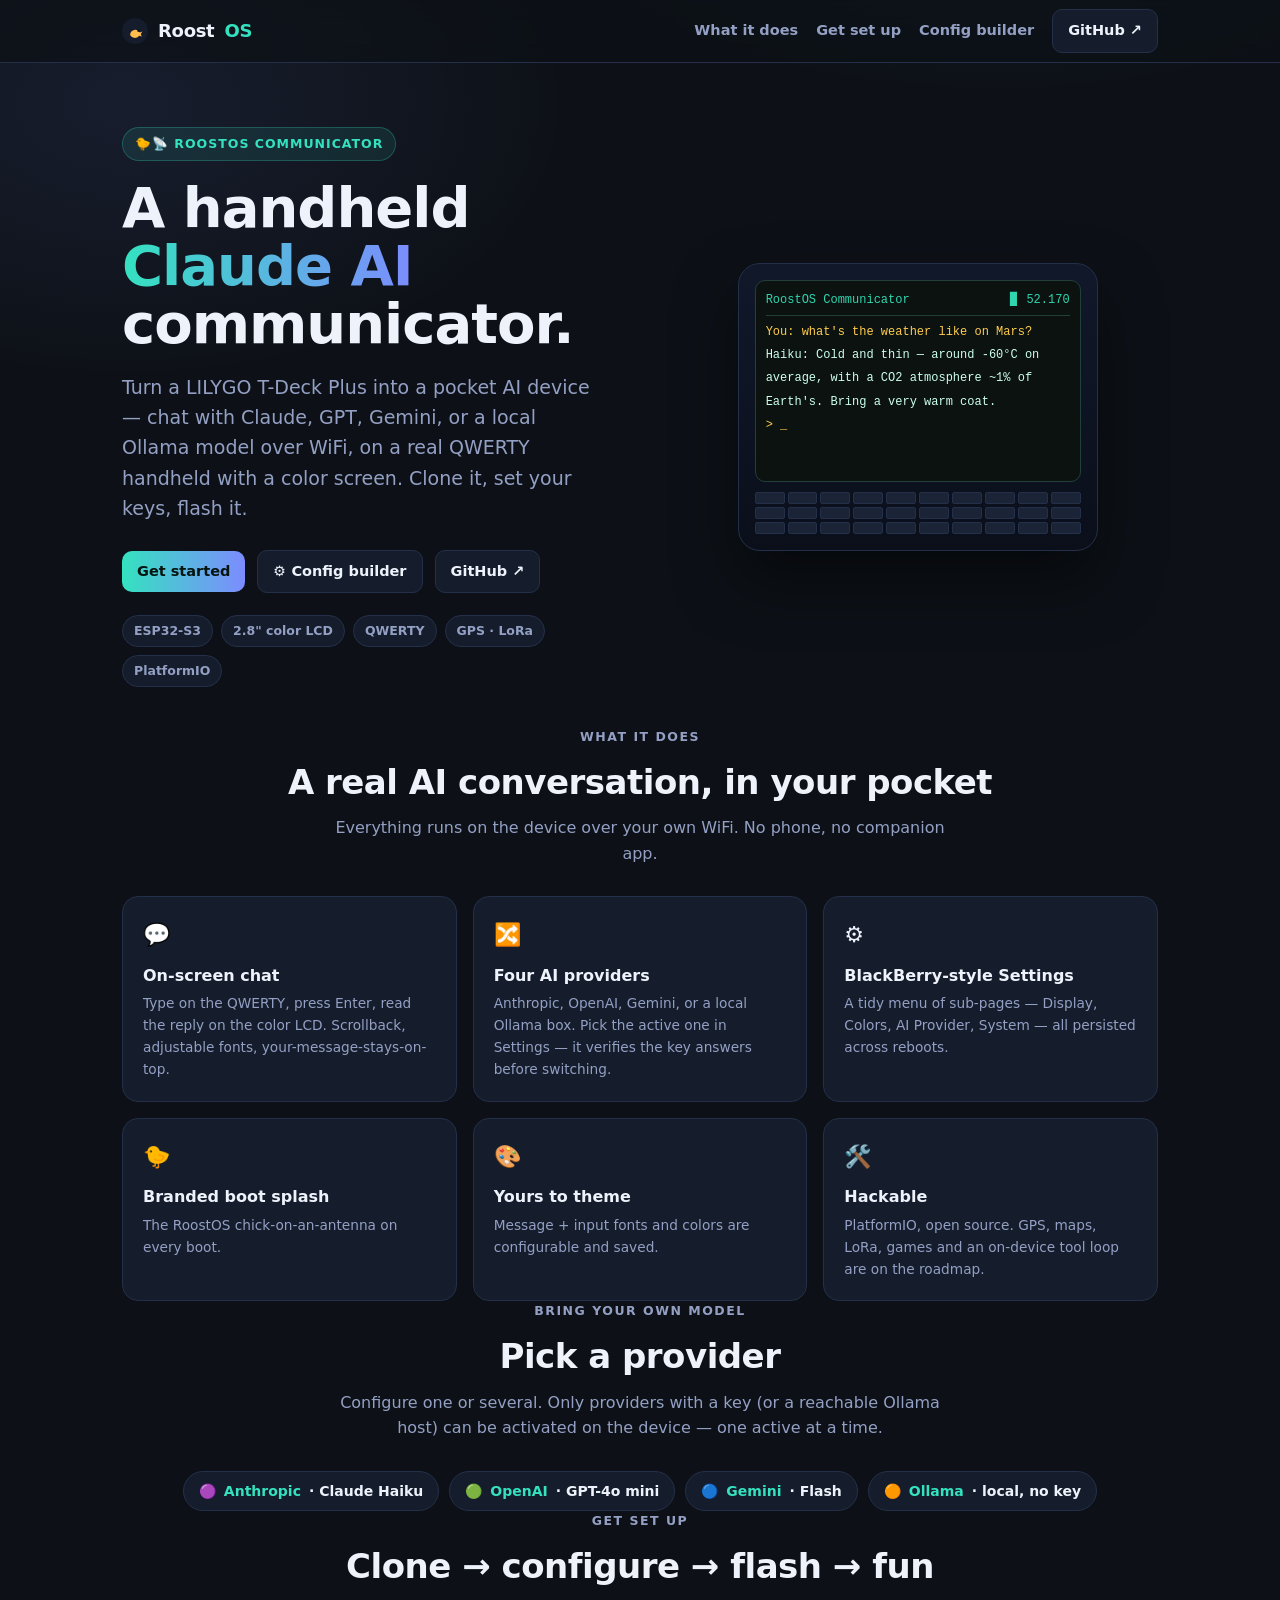
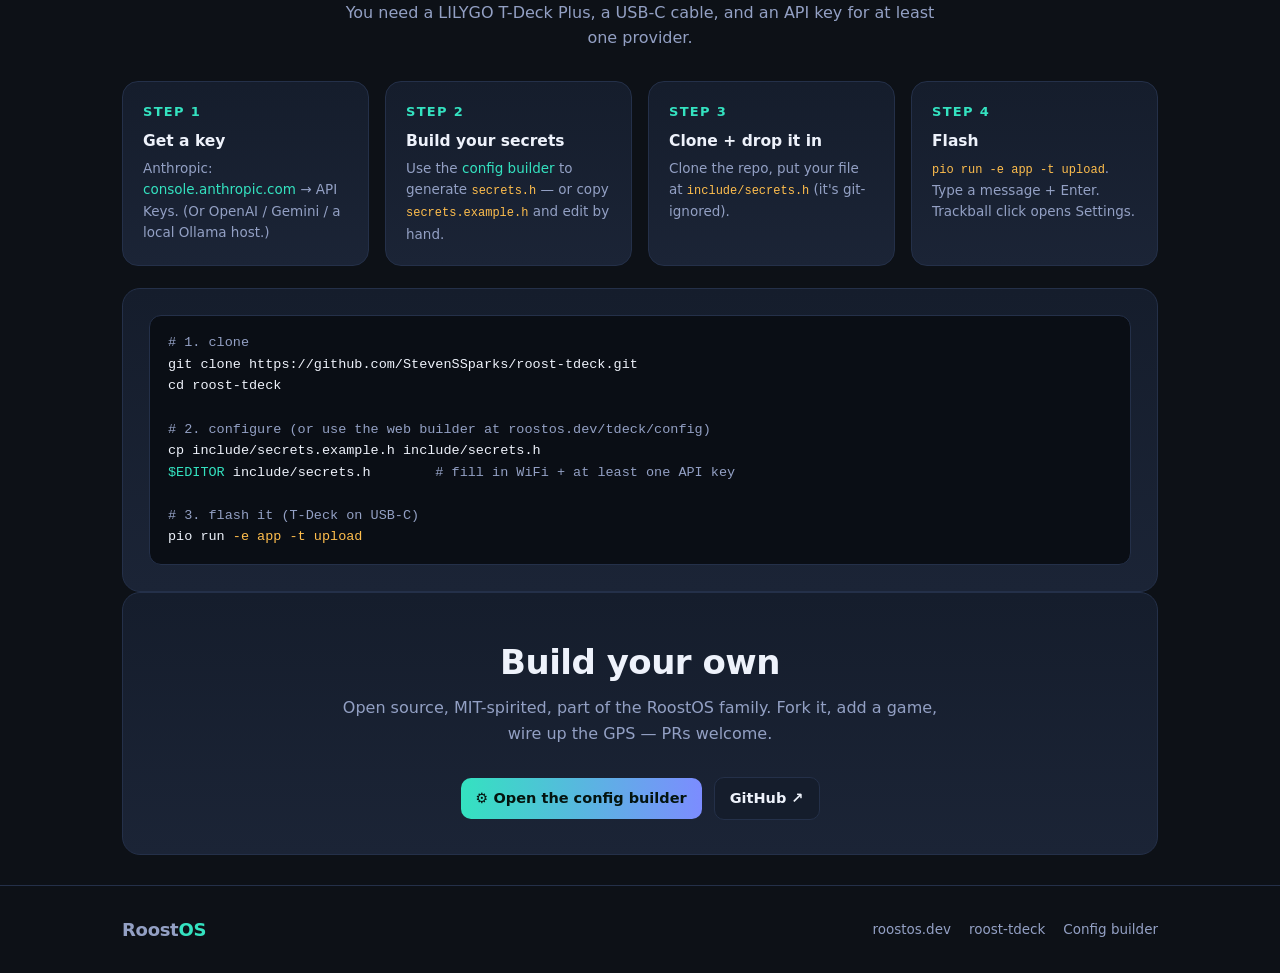
==== public/tdeck/index.html @ b06c311c "feat(tdeck): add roostos.dev/tdeck landing page + hosted config builder - /tdeck: RoostOS Communicat" ====
<!doctype html>
<html lang="en">
<head>
<meta charset="utf-8">
<meta name="viewport" content="width=device-width, initial-scale=1">
<title>RoostOS Communicator — a handheld Claude AI device</title>
<meta name="description" content="Turn a LILYGO T-Deck Plus into a pocket AI communicator. Chat with Claude, GPT, Gemini or a local Ollama model over WiFi on a real QWERTY handheld. Clone, set your keys, flash.">
<meta property="og:title" content="RoostOS Communicator — a handheld Claude AI device">
<meta property="og:description" content="A pocket AI communicator on a LILYGO T-Deck Plus: chat with Claude/GPT/Gemini/Ollama over WiFi. Clone, set keys, flash.">
<meta name="theme-color" content="#0d1117">
<link rel="icon" href="data:image/svg+xml,%3Csvg xmlns='http://www.w3.org/2000/svg' viewBox='0 0 32 32'%3E%3Ccircle cx='16' cy='16' r='16' fill='%230d1117'/%3E%3Cpath d='M11 20a6 6 0 0 1 11-3l3-1-2 3 1 3-3-1a6 6 0 0 1-10-1z' fill='%23ffbe4d'/%3E%3Ccircle cx='20' cy='15' r='1.4' fill='%230d1117'/%3E%3C/svg%3E">
<style>
  :root{
    --bg:#0d1117; --bg2:#0a0e15; --panel:#151d2c; --panel2:#1b2436; --edge:#243049;
    --ink:#eef2fb; --dim:#93a0c4; --teal:#34e2c0; --indigo:#7c8cff; --amber:#ffbe4d;
    --grad:linear-gradient(90deg,var(--teal),var(--indigo));
  }
  *{ box-sizing:border-box; margin:0; padding:0; }
  html{ scroll-behavior:smooth; }
  body{ font-family:ui-sans-serif,system-ui,-apple-system,"Segoe UI",Roboto,sans-serif; color:var(--ink);
    background:
      radial-gradient(900px 500px at 78% -8%, rgba(52,226,192,.10), transparent 60%),
      radial-gradient(800px 500px at 10% 4%, rgba(124,140,255,.10), transparent 55%),
      var(--bg);
    line-height:1.6; -webkit-font-smoothing:antialiased; overflow-x:hidden; }
  a{ color:var(--teal); text-decoration:none; }
  .wrap{ max-width:1080px; margin:0 auto; padding:0 22px; }
  .mono{ font-family:ui-monospace,SFMono-Regular,Menlo,monospace; }
  nav{ position:sticky; top:0; z-index:20; backdrop-filter:blur(10px);
    background:rgba(13,17,23,.72); border-bottom:1px solid var(--edge); }
  nav .row{ display:flex; align-items:center; gap:18px; height:62px; }
  .brand{ display:flex; align-items:center; gap:10px; font-weight:800; font-size:18px; letter-spacing:-.3px; }
  .brand .os{ color:var(--teal); }
  nav .spacer{ flex:1; }
  nav a.link{ color:var(--dim); font-weight:600; font-size:14.5px; } nav a.link:hover{ color:var(--ink); }
  .btn{ display:inline-flex; align-items:center; gap:8px; font-weight:700; font-size:14.5px; border-radius:10px;
    padding:9px 15px; border:1px solid var(--edge); color:var(--ink); background:var(--panel); transition:.15s; cursor:pointer; }
  .btn:hover{ border-color:var(--teal); transform:translateY(-1px); }
  .btn.pri{ background:var(--grad); color:#04140f; border:none; } .btn.pri:hover{ filter:brightness(1.06); }
  .hero{ display:grid; grid-template-columns:1.05fr .95fr; gap:24px; align-items:center; padding:64px 0 40px; }
  .kicker{ display:inline-flex; align-items:center; gap:8px; font-size:12.5px; font-weight:700; letter-spacing:.08em;
    text-transform:uppercase; color:var(--teal); background:rgba(52,226,192,.10); border:1px solid rgba(52,226,192,.25);
    padding:6px 12px; border-radius:999px; margin-bottom:18px; }
  h1{ font-size:clamp(34px,5.4vw,56px); line-height:1.04; letter-spacing:-1px; font-weight:850; }
  h1 .g{ background:var(--grad); -webkit-background-clip:text; background-clip:text; -webkit-text-fill-color:transparent; }
  .lead{ color:var(--dim); font-size:clamp(16px,2.1vw,19px); margin:18px 0 26px; max-width:40ch; }
  .cta{ display:flex; gap:12px; flex-wrap:wrap; align-items:center; }
  .chips{ display:flex; gap:8px; flex-wrap:wrap; margin-top:22px; }
  .chip{ font-size:12.5px; font-weight:600; color:var(--dim); background:var(--panel); border:1px solid var(--edge); padding:5px 11px; border-radius:999px; }
  .heroart{ display:grid; place-items:center; }
  .device{ width:100%; max-width:360px; aspect-ratio:1.25/1; border-radius:22px; border:1px solid var(--edge);
    background:linear-gradient(180deg,#10182a,#0a0f1a); box-shadow:0 30px 60px rgba(0,0,0,.5); padding:16px; display:flex; flex-direction:column; gap:10px; }
  .screen{ flex:1; border-radius:10px; background:#0b120f; border:1px solid #22403a; padding:10px; overflow:hidden; font-family:ui-monospace,Menlo,monospace; font-size:12px; }
  .screen .hb{ display:flex; justify-content:space-between; color:#2fd6b0; border-bottom:1px solid #22403a; padding-bottom:5px; margin-bottom:7px; }
  .screen .u{ color:#ffcc4d; } .screen .a{ color:#cfe; } .screen .row2{ margin:4px 0; }
  .kbd{ display:grid; grid-template-columns:repeat(10,1fr); gap:3px; }
  .kbd i{ height:12px; border-radius:2px; background:#1b2436; border:1px solid #243049; }
  section{ padding:46px 0; }
  .eyebrow{ text-align:center; font-size:12.5px; font-weight:700; letter-spacing:.12em; text-transform:uppercase; color:var(--dim); }
  h2{ text-align:center; font-size:clamp(24px,3.4vw,34px); letter-spacing:-.5px; margin:8px 0 6px; font-weight:820; }
  .sub{ text-align:center; color:var(--dim); max-width:60ch; margin:0 auto 30px; }
  .feat{ display:grid; grid-template-columns:repeat(3,1fr); gap:16px; }
  @media(max-width:760px){ .feat{ grid-template-columns:1fr 1fr; } }
  .card{ background:var(--panel); border:1px solid var(--edge); border-radius:16px; padding:20px; transition:.15s; }
  .card:hover{ border-color:var(--teal); transform:translateY(-2px); }
  .card .ic{ font-size:22px; margin-bottom:10px; }
  .card h3{ font-size:16px; margin-bottom:5px; } .card p{ color:var(--dim); font-size:13.7px; }
  .flow{ display:grid; grid-template-columns:repeat(4,1fr); gap:16px; }
  @media(max-width:760px){ .flow{ grid-template-columns:1fr 1fr; } }
  .step{ background:linear-gradient(180deg,var(--panel),var(--panel2)); border:1px solid var(--edge); border-radius:16px; padding:20px; }
  .step .n{ color:var(--teal); font-weight:800; font-size:13px; letter-spacing:.1em; }
  .step h3{ font-size:15.5px; margin:6px 0 4px; } .step p{ color:var(--dim); font-size:13.5px; }
  .step code{ font-size:12px; color:var(--amber); }
  .quick{ background:linear-gradient(180deg,var(--panel),var(--panel2)); border:1px solid var(--edge); border-radius:18px; padding:26px; }
  pre{ background:var(--bg2); border:1px solid var(--edge); border-radius:12px; padding:16px 18px; overflow-x:auto; font-size:13.5px; }
  pre .c{ color:var(--dim); } pre .k{ color:var(--teal); } pre .a{ color:var(--amber); }
  .providers{ display:flex; gap:10px; flex-wrap:wrap; justify-content:center; }
  .prov{ display:flex; align-items:center; gap:8px; background:var(--panel); border:1px solid var(--edge); border-radius:999px; padding:8px 15px; font-weight:600; font-size:14px; }
  .prov b{ color:var(--teal); }
  .banner{ text-align:center; background:linear-gradient(180deg,var(--panel),var(--panel2)); border:1px solid var(--edge); border-radius:18px; padding:34px 26px; }
  footer{ border-top:1px solid var(--edge); margin-top:30px; padding:30px 0; color:var(--dim); font-size:13.5px; }
  footer .row{ display:flex; gap:18px; align-items:center; flex-wrap:wrap; }
  footer a{ color:var(--dim); } footer a:hover{ color:var(--ink); }
  @media(max-width:860px){
    .hero{ grid-template-columns:1fr; text-align:center; padding-top:44px; }
    .lead{ max-width:none; } .cta,.chips{ justify-content:center; } .heroart{ order:-1; }
    nav a.link{ display:none; }
  }
</style>
</head>
<body>

<nav><div class="wrap"><div class="row">
  <div class="brand">
    <svg width="26" height="26" viewBox="0 0 32 32" aria-hidden="true"><circle cx="16" cy="16" r="16" fill="#151d2c"/><path d="M10 21a6.5 6.5 0 0 1 12-3.3l3.2-1.1-2.1 3.1 1.1 3.2-3.2-1.1A6.5 6.5 0 0 1 10 21z" fill="#ffbe4d"/><circle cx="20.4" cy="15.6" r="1.5" fill="#0d1117"/></svg>
    Roost<span class="os">OS</span>
  </div>
  <div class="spacer"></div>
  <a class="link" href="#what">What it does</a>
  <a class="link" href="#setup">Get set up</a>
  <a class="link" href="/tdeck/config/">Config builder</a>
  <a class="btn" href="https://github.com/StevenSSparks/roost-tdeck">GitHub ↗</a>
</div></div></nav>

<header class="wrap"><div class="hero">
  <div>
    <span class="kicker">🐤📡 RoostOS Communicator</span>
    <h1>A handheld <span class="g">Claude AI</span> communicator.</h1>
    <p class="lead">Turn a LILYGO T-Deck Plus into a pocket AI device — chat with Claude, GPT, Gemini, or a local Ollama model over WiFi, on a real QWERTY handheld with a color screen. Clone it, set your keys, flash it.</p>
    <div class="cta">
      <a class="btn pri" href="#setup">Get started</a>
      <a class="btn" href="/tdeck/config/">⚙ Config builder</a>
      <a class="btn" href="https://github.com/StevenSSparks/roost-tdeck">GitHub ↗</a>
    </div>
    <div class="chips">
      <span class="chip">ESP32-S3</span><span class="chip">2.8" color LCD</span>
      <span class="chip">QWERTY</span><span class="chip">GPS · LoRa</span><span class="chip">PlatformIO</span>
    </div>
  </div>
  <div class="heroart">
    <div class="device" aria-hidden="true">
      <div class="screen">
        <div class="hb"><span>RoostOS Communicator</span><span>▊ 52.170</span></div>
        <div class="row2 u">You: what's the weather like on Mars?</div>
        <div class="row2 a">Haiku: Cold and thin — around -60&deg;C on</div>
        <div class="row2 a">average, with a CO2 atmosphere ~1% of</div>
        <div class="row2 a">Earth's. Bring a very warm coat.</div>
        <div class="row2" style="color:#ffcc4d">&gt; _</div>
      </div>
      <div class="kbd"><i></i><i></i><i></i><i></i><i></i><i></i><i></i><i></i><i></i><i></i><i></i><i></i><i></i><i></i><i></i><i></i><i></i><i></i><i></i><i></i><i></i><i></i><i></i><i></i><i></i><i></i><i></i><i></i><i></i><i></i></div>
    </div>
  </div>
</div></header>

<main>
<section id="what" class="wrap">
  <div class="eyebrow">What it does</div>
  <h2>A real AI conversation, in your pocket</h2>
  <p class="sub">Everything runs on the device over your own WiFi. No phone, no companion app.</p>
  <div class="feat">
    <div class="card"><div class="ic">💬</div><h3>On-screen chat</h3><p>Type on the QWERTY, press Enter, read the reply on the color LCD. Scrollback, adjustable fonts, your-message-stays-on-top.</p></div>
    <div class="card"><div class="ic">🔀</div><h3>Four AI providers</h3><p>Anthropic, OpenAI, Gemini, or a local Ollama box. Pick the active one in Settings — it verifies the key answers before switching.</p></div>
    <div class="card"><div class="ic">⚙️</div><h3>BlackBerry-style Settings</h3><p>A tidy menu of sub-pages — Display, Colors, AI Provider, System — all persisted across reboots.</p></div>
    <div class="card"><div class="ic">🐤</div><h3>Branded boot splash</h3><p>The RoostOS chick-on-an-antenna on every boot.</p></div>
    <div class="card"><div class="ic">🎨</div><h3>Yours to theme</h3><p>Message + input fonts and colors are configurable and saved.</p></div>
    <div class="card"><div class="ic">🛠️</div><h3>Hackable</h3><p>PlatformIO, open source. GPS, maps, LoRa, games and an on-device tool loop are on the roadmap.</p></div>
  </div>
</section>

<section class="wrap">
  <div class="eyebrow">Bring your own model</div>
  <h2>Pick a provider</h2>
  <p class="sub">Configure one or several. Only providers with a key (or a reachable Ollama host) can be activated on the device — one active at a time.</p>
  <div class="providers">
    <span class="prov">🟣 <b>Anthropic</b> · Claude Haiku</span>
    <span class="prov">🟢 <b>OpenAI</b> · GPT-4o mini</span>
    <span class="prov">🔵 <b>Gemini</b> · Flash</span>
    <span class="prov">🟠 <b>Ollama</b> · local, no key</span>
  </div>
</section>

<section id="setup" class="wrap">
  <div class="eyebrow">Get set up</div>
  <h2>Clone → configure → flash → fun</h2>
  <p class="sub">You need a LILYGO T-Deck Plus, a USB-C cable, and an API key for at least one provider.</p>
  <div class="flow">
    <div class="step"><div class="n">STEP 1</div><h3>Get a key</h3><p>Anthropic: <a href="https://console.anthropic.com" target="_blank" rel="noopener">console.anthropic.com</a> → API Keys. (Or OpenAI / Gemini / a local Ollama host.)</p></div>
    <div class="step"><div class="n">STEP 2</div><h3>Build your secrets</h3><p>Use the <a href="/tdeck/config/">config builder</a> to generate <code>secrets.h</code> — or copy <code>secrets.example.h</code> and edit by hand.</p></div>
    <div class="step"><div class="n">STEP 3</div><h3>Clone + drop it in</h3><p>Clone the repo, put your file at <code>include/secrets.h</code> (it's git-ignored).</p></div>
    <div class="step"><div class="n">STEP 4</div><h3>Flash</h3><p><code>pio run -e app -t upload</code>. Type a message + Enter. Trackball click opens Settings.</p></div>
  </div>
  <div class="quick" style="margin-top:22px">
<pre><span class="c"># 1. clone</span>
git clone https://github.com/StevenSSparks/roost-tdeck.git
cd roost-tdeck

<span class="c"># 2. configure (or use the web builder at roostos.dev/tdeck/config)</span>
cp include/secrets.example.h include/secrets.h
<span class="k">$EDITOR</span> include/secrets.h        <span class="c"># fill in WiFi + at least one API key</span>

<span class="c"># 3. flash it (T-Deck on USB-C)</span>
pio run <span class="a">-e app -t upload</span>
</pre>
  </div>
</section>

<section class="wrap">
  <div class="banner">
    <h2 style="text-align:center">Build your own</h2>
    <p class="sub">Open source, MIT-spirited, part of the RoostOS family. Fork it, add a game, wire up the GPS — PRs welcome.</p>
    <div class="cta" style="justify-content:center">
      <a class="btn pri" href="/tdeck/config/">⚙ Open the config builder</a>
      <a class="btn" href="https://github.com/StevenSSparks/roost-tdeck">GitHub ↗</a>
    </div>
  </div>
</section>
</main>

<footer><div class="wrap"><div class="row">
  <div class="brand"><span>Roost<span class="os">OS</span></span></div>
  <div class="spacer" style="flex:1"></div>
  <a href="/">roostos.dev</a>
  <a href="https://github.com/StevenSSparks/roost-tdeck">roost-tdeck</a>
  <a href="/tdeck/config/">Config builder</a>
</div></div></footer>

</body>
</html>
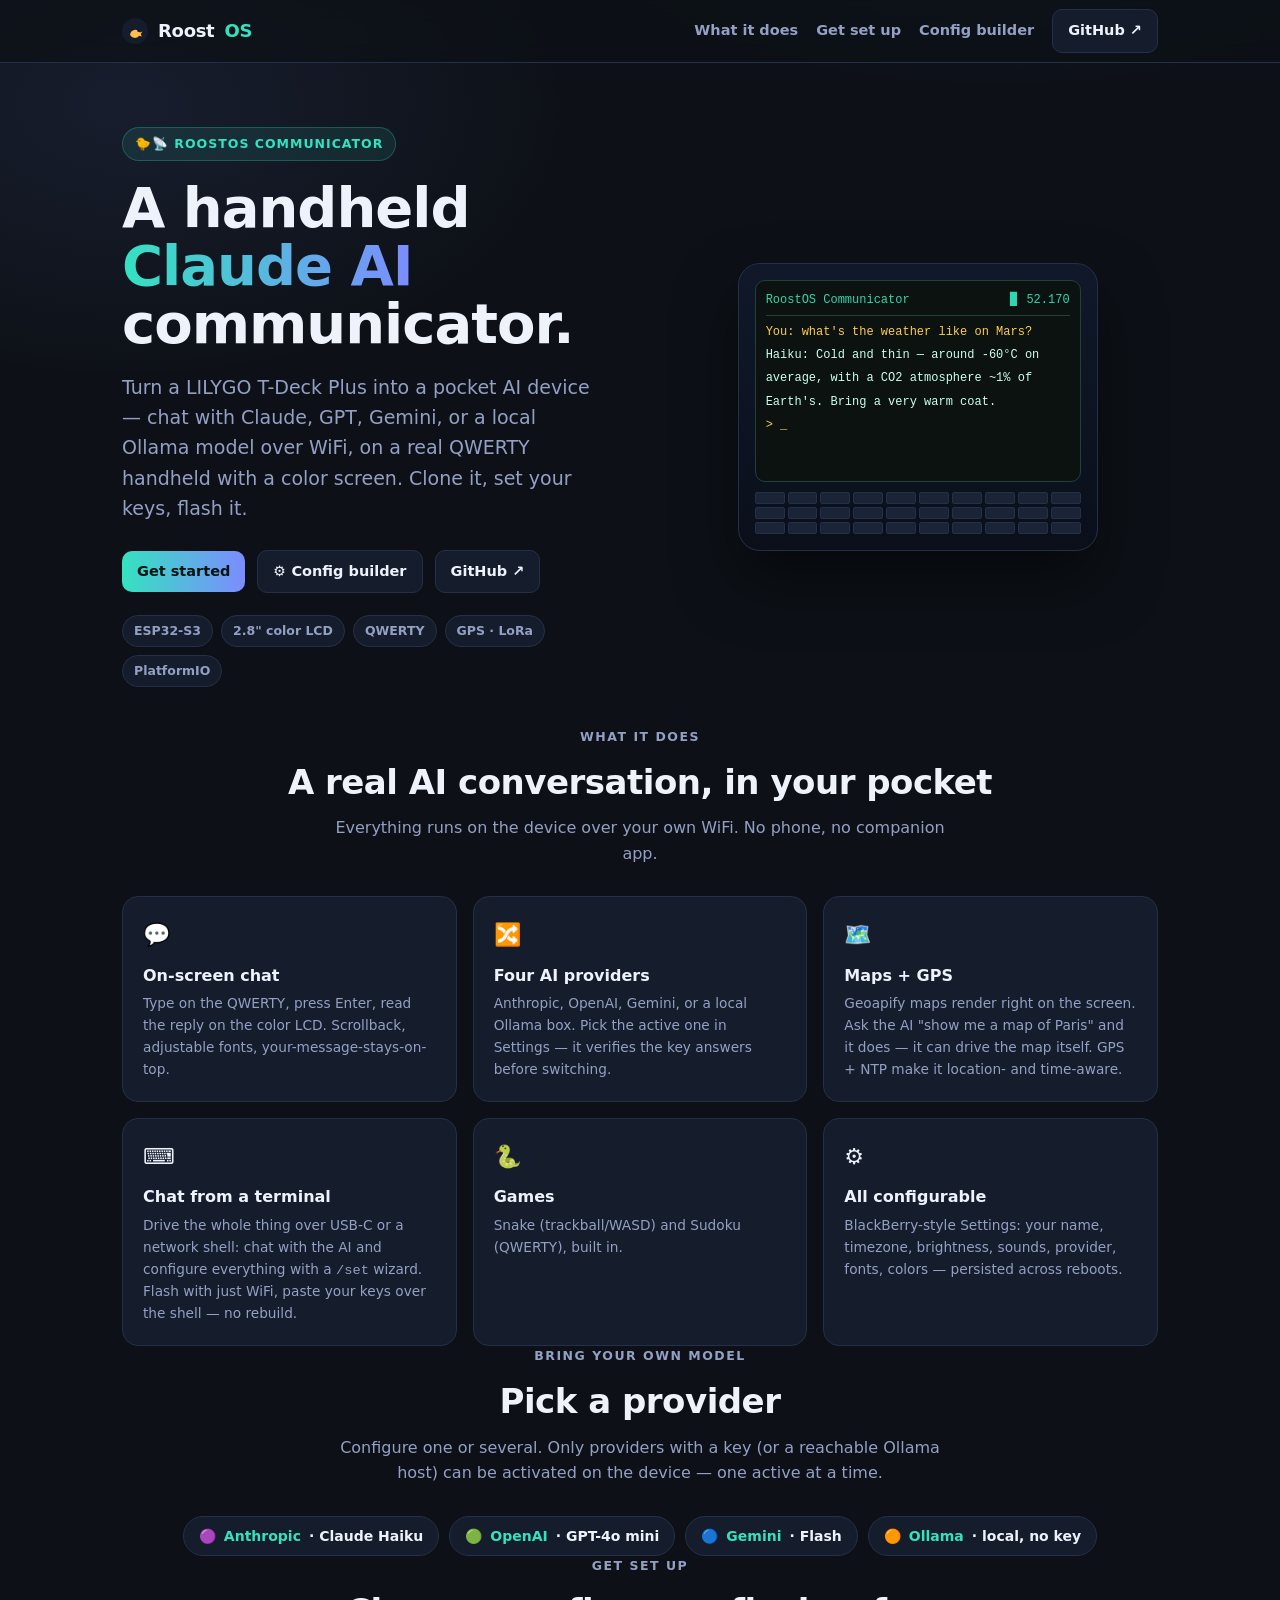
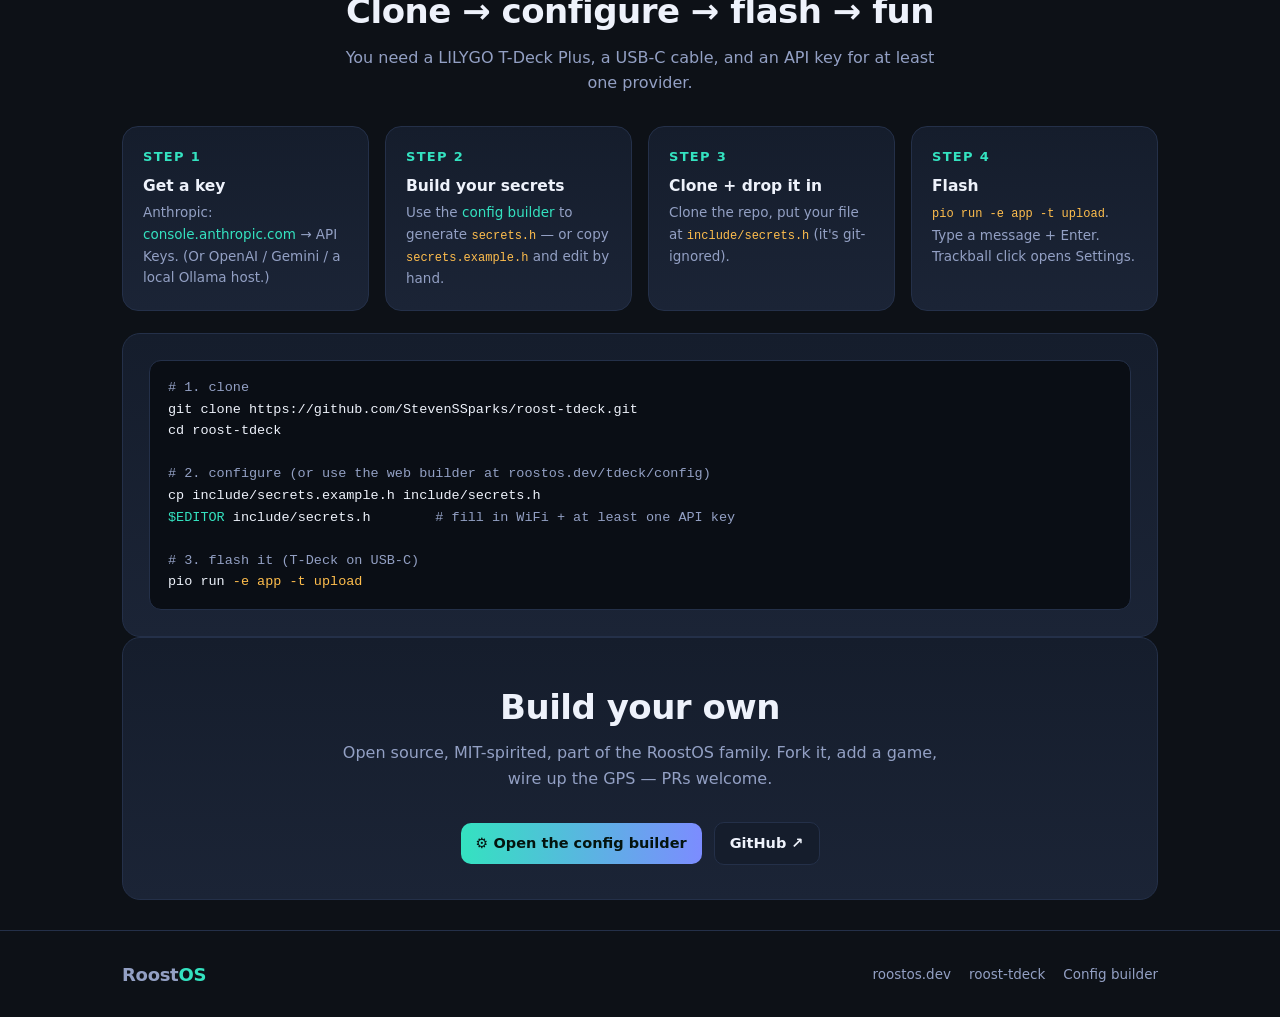
==== commit a794139d: "feat(tdeck): update landing page — maps+GPS, terminal chat/config, games Co-Authored-By: Claude Opus" ====
--- a/public/tdeck/index.html
+++ b/public/tdeck/index.html
@@ -140,10 +140,10 @@
   <div class="feat">
     <div class="card"><div class="ic">💬</div><h3>On-screen chat</h3><p>Type on the QWERTY, press Enter, read the reply on the color LCD. Scrollback, adjustable fonts, your-message-stays-on-top.</p></div>
     <div class="card"><div class="ic">🔀</div><h3>Four AI providers</h3><p>Anthropic, OpenAI, Gemini, or a local Ollama box. Pick the active one in Settings — it verifies the key answers before switching.</p></div>
-    <div class="card"><div class="ic">⚙️</div><h3>BlackBerry-style Settings</h3><p>A tidy menu of sub-pages — Display, Colors, AI Provider, System — all persisted across reboots.</p></div>
-    <div class="card"><div class="ic">🐤</div><h3>Branded boot splash</h3><p>The RoostOS chick-on-an-antenna on every boot.</p></div>
-    <div class="card"><div class="ic">🎨</div><h3>Yours to theme</h3><p>Message + input fonts and colors are configurable and saved.</p></div>
-    <div class="card"><div class="ic">🛠️</div><h3>Hackable</h3><p>PlatformIO, open source. GPS, maps, LoRa, games and an on-device tool loop are on the roadmap.</p></div>
+    <div class="card"><div class="ic">🗺️</div><h3>Maps + GPS</h3><p>Geoapify maps render right on the screen. Ask the AI "show me a map of Paris" and it does — it can drive the map itself. GPS + NTP make it location- and time-aware.</p></div>
+    <div class="card"><div class="ic">⌨️</div><h3>Chat from a terminal</h3><p>Drive the whole thing over USB-C or a network shell: chat with the AI and configure everything with a <code>/set</code> wizard. Flash with just WiFi, paste your keys over the shell — no rebuild.</p></div>
+    <div class="card"><div class="ic">🐍</div><h3>Games</h3><p>Snake (trackball/WASD) and Sudoku (QWERTY), built in.</p></div>
+    <div class="card"><div class="ic">⚙️</div><h3>All configurable</h3><p>BlackBerry-style Settings: your name, timezone, brightness, sounds, provider, fonts, colors — persisted across reboots.</p></div>
   </div>
 </section>
 
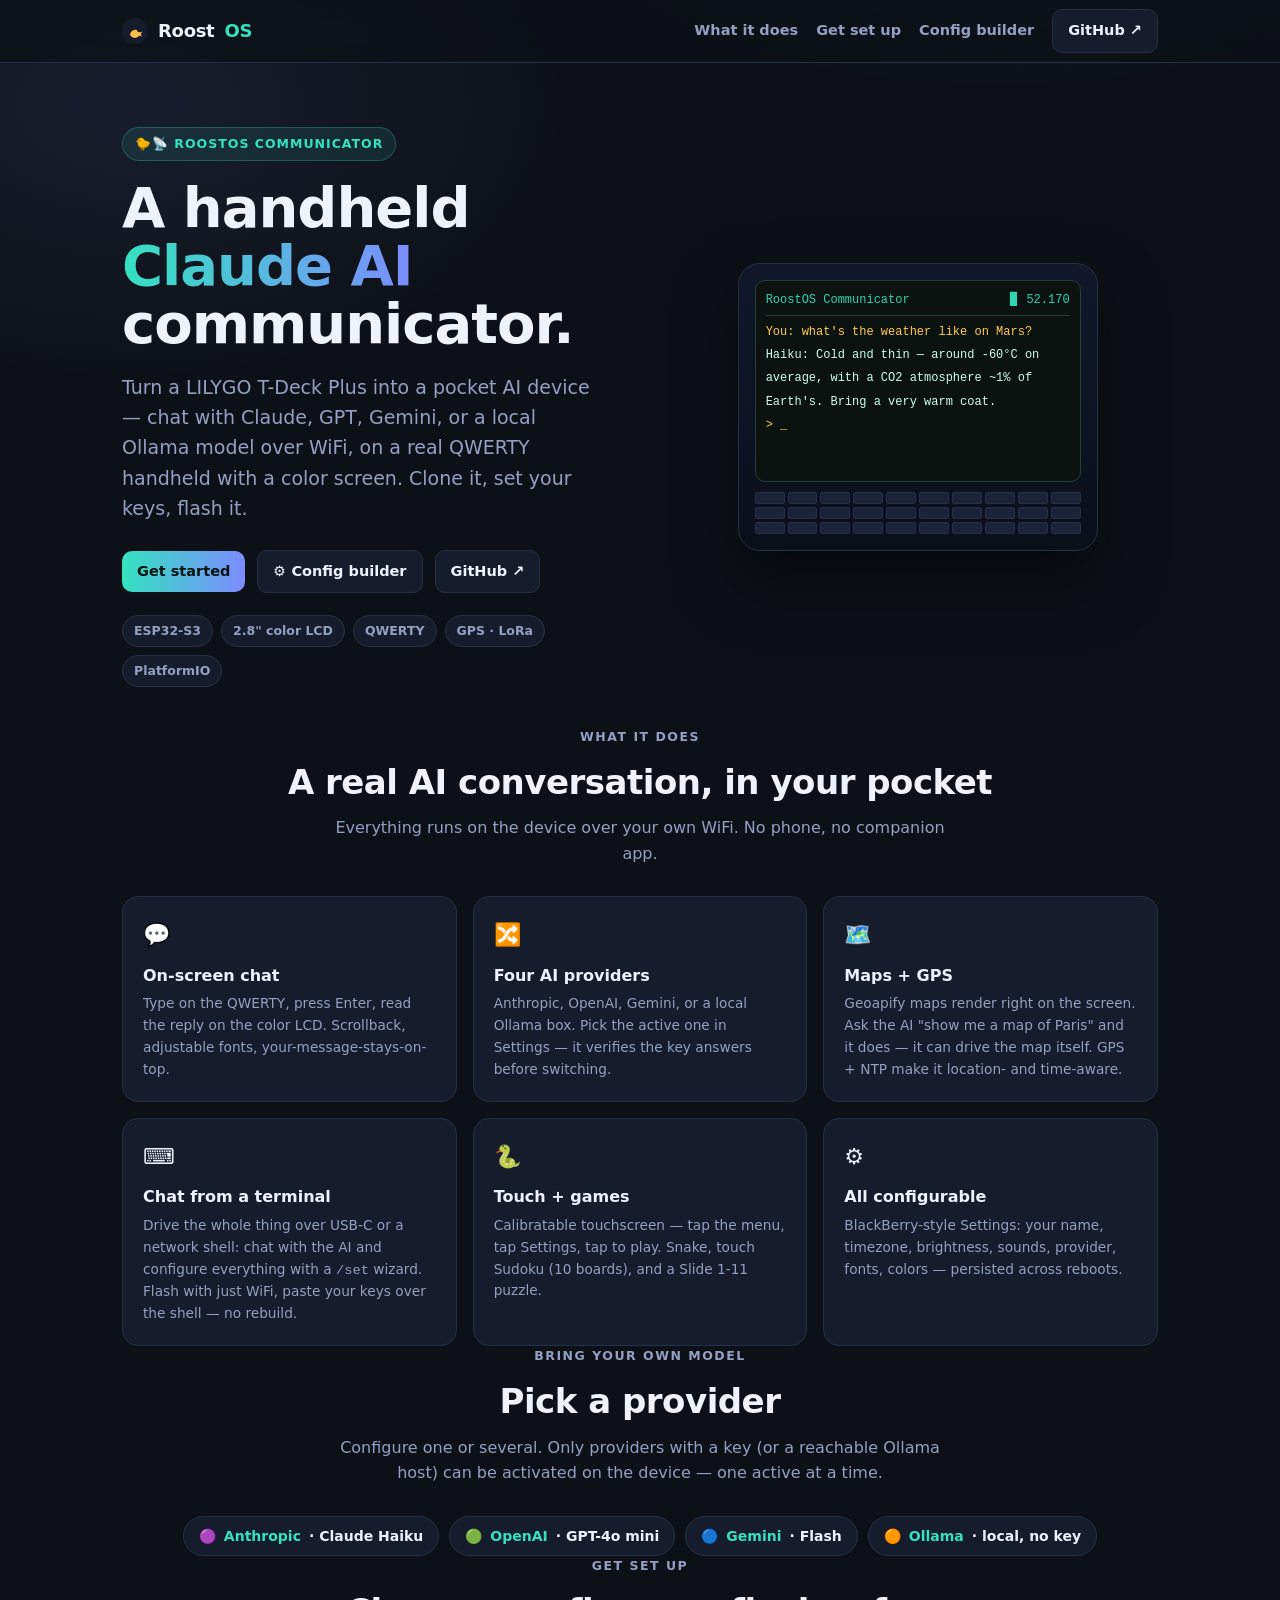
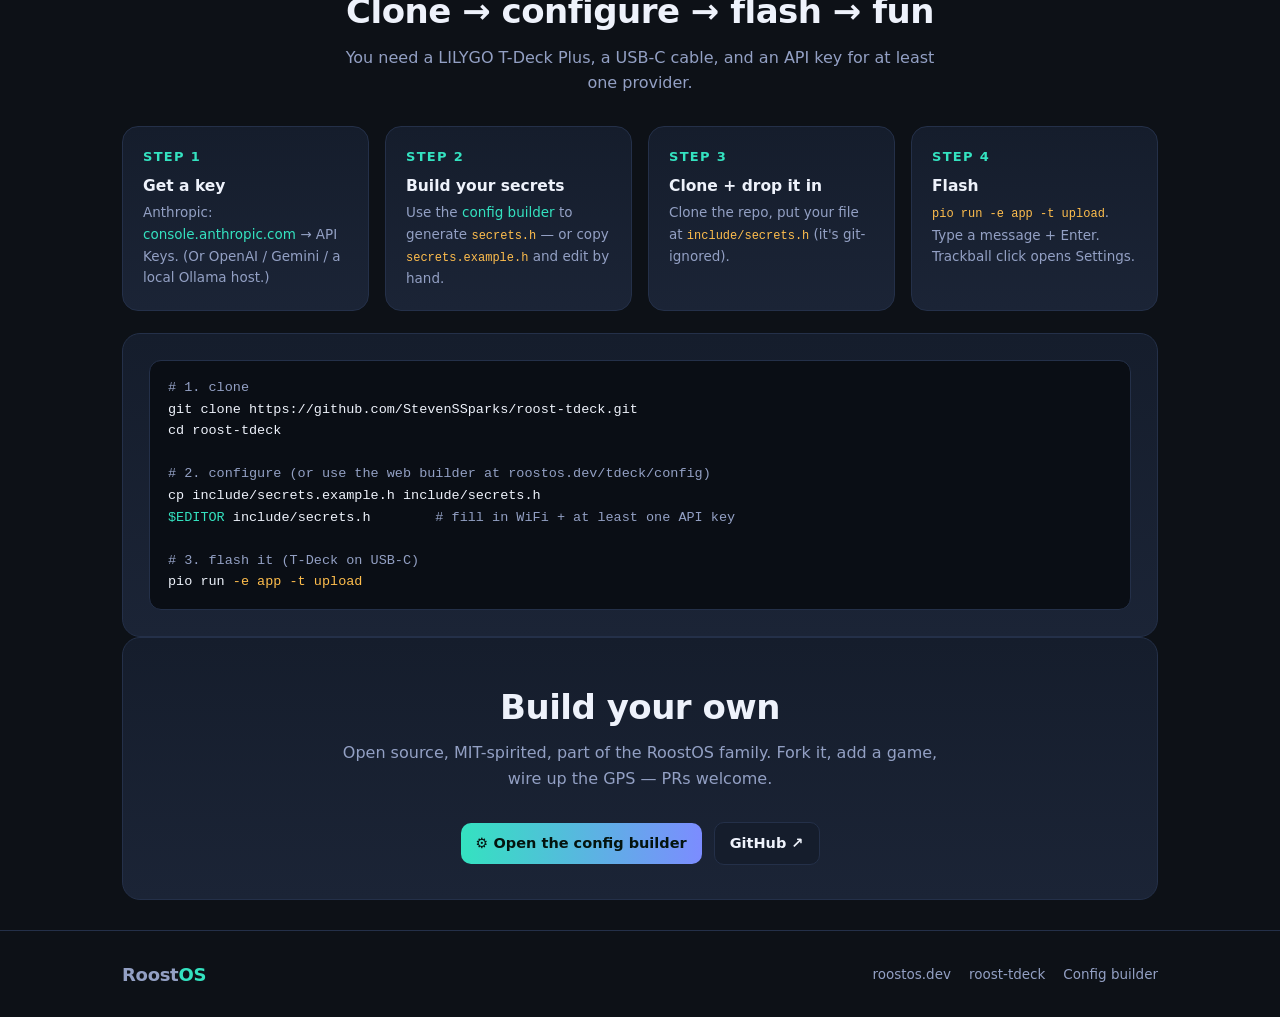
==== commit b6797770: "feat(tdeck): landing page - touch + games (Sudoku, Slide 1-11) Co-Authored-By: Claude Opus 4.8 <nore" ====
--- a/public/tdeck/index.html
+++ b/public/tdeck/index.html
@@ -142,7 +142,7 @@
     <div class="card"><div class="ic">🔀</div><h3>Four AI providers</h3><p>Anthropic, OpenAI, Gemini, or a local Ollama box. Pick the active one in Settings — it verifies the key answers before switching.</p></div>
     <div class="card"><div class="ic">🗺️</div><h3>Maps + GPS</h3><p>Geoapify maps render right on the screen. Ask the AI "show me a map of Paris" and it does — it can drive the map itself. GPS + NTP make it location- and time-aware.</p></div>
     <div class="card"><div class="ic">⌨️</div><h3>Chat from a terminal</h3><p>Drive the whole thing over USB-C or a network shell: chat with the AI and configure everything with a <code>/set</code> wizard. Flash with just WiFi, paste your keys over the shell — no rebuild.</p></div>
-    <div class="card"><div class="ic">🐍</div><h3>Games</h3><p>Snake (trackball/WASD) and Sudoku (QWERTY), built in.</p></div>
+    <div class="card"><div class="ic">🐍</div><h3>Touch + games</h3><p>Calibratable touchscreen — tap the menu, tap Settings, tap to play. Snake, touch Sudoku (10 boards), and a Slide 1-11 puzzle.</p></div>
     <div class="card"><div class="ic">⚙️</div><h3>All configurable</h3><p>BlackBerry-style Settings: your name, timezone, brightness, sounds, provider, fonts, colors — persisted across reboots.</p></div>
   </div>
 </section>
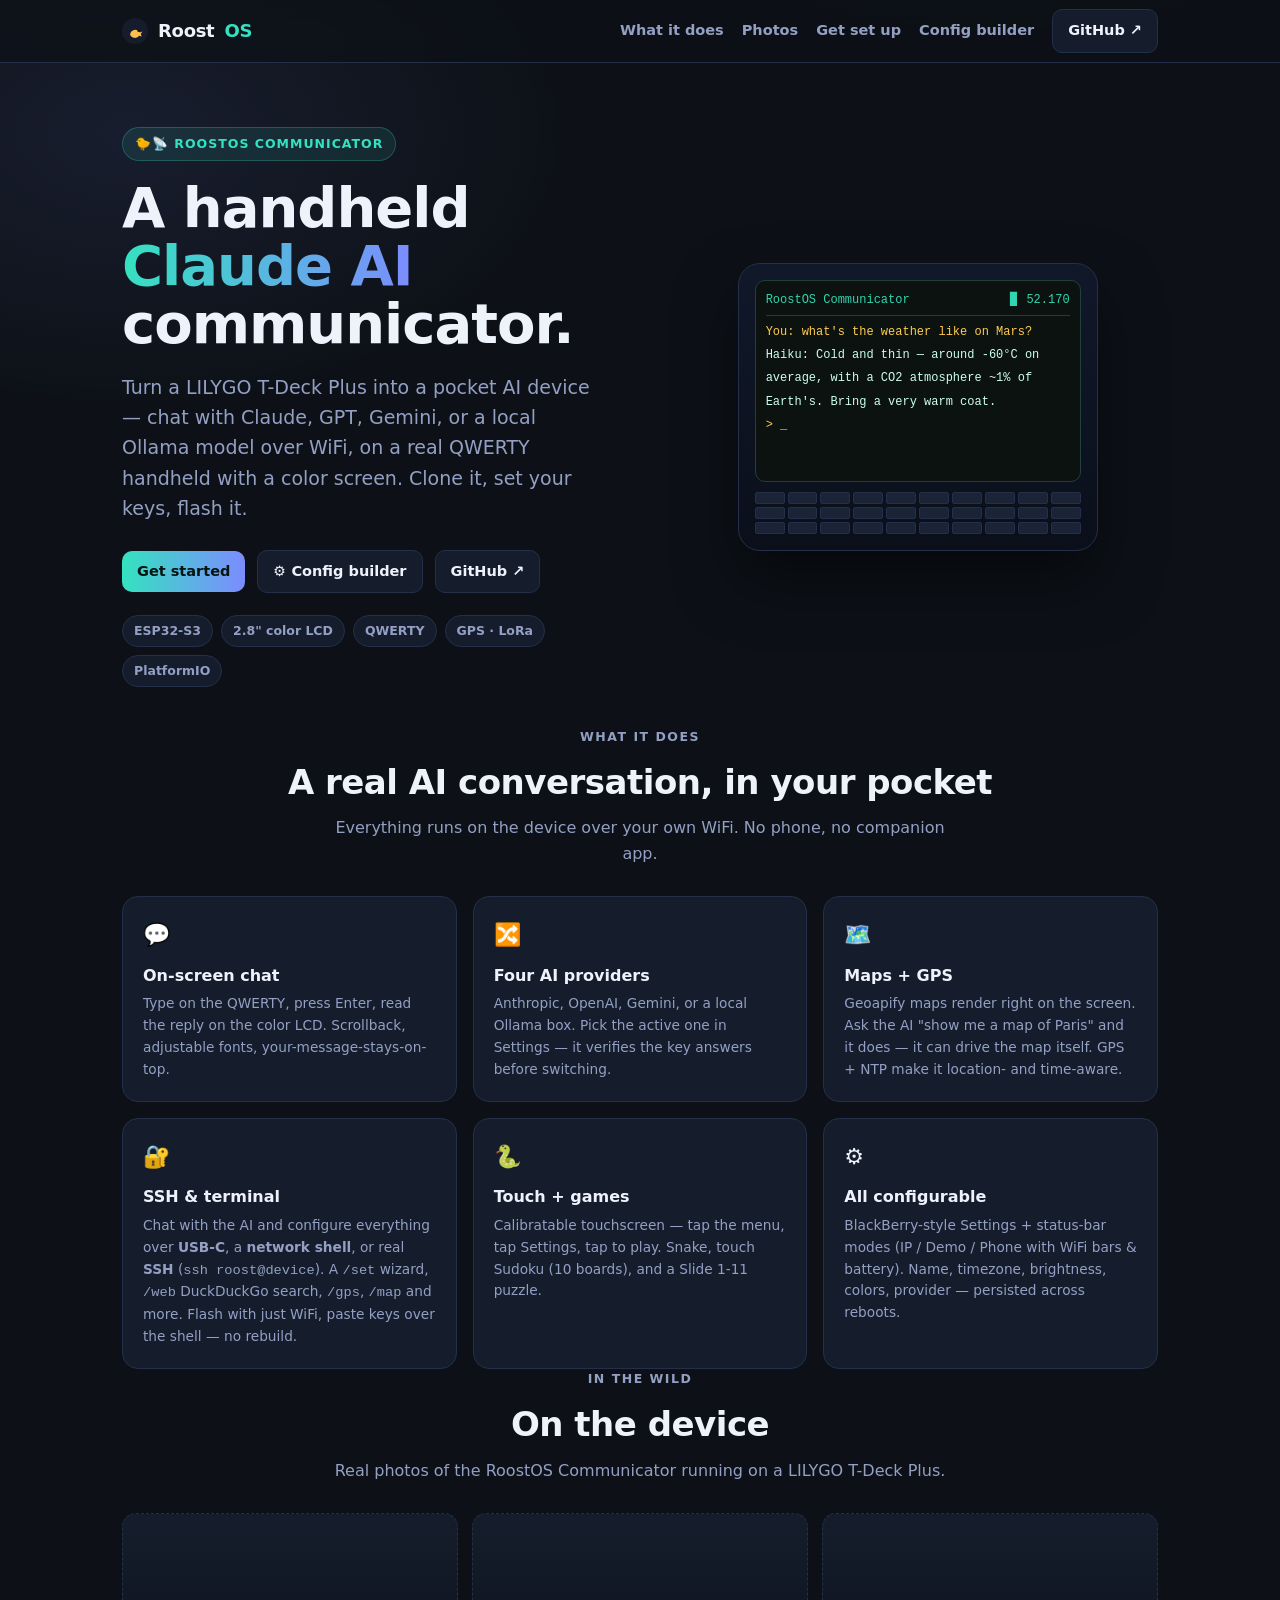
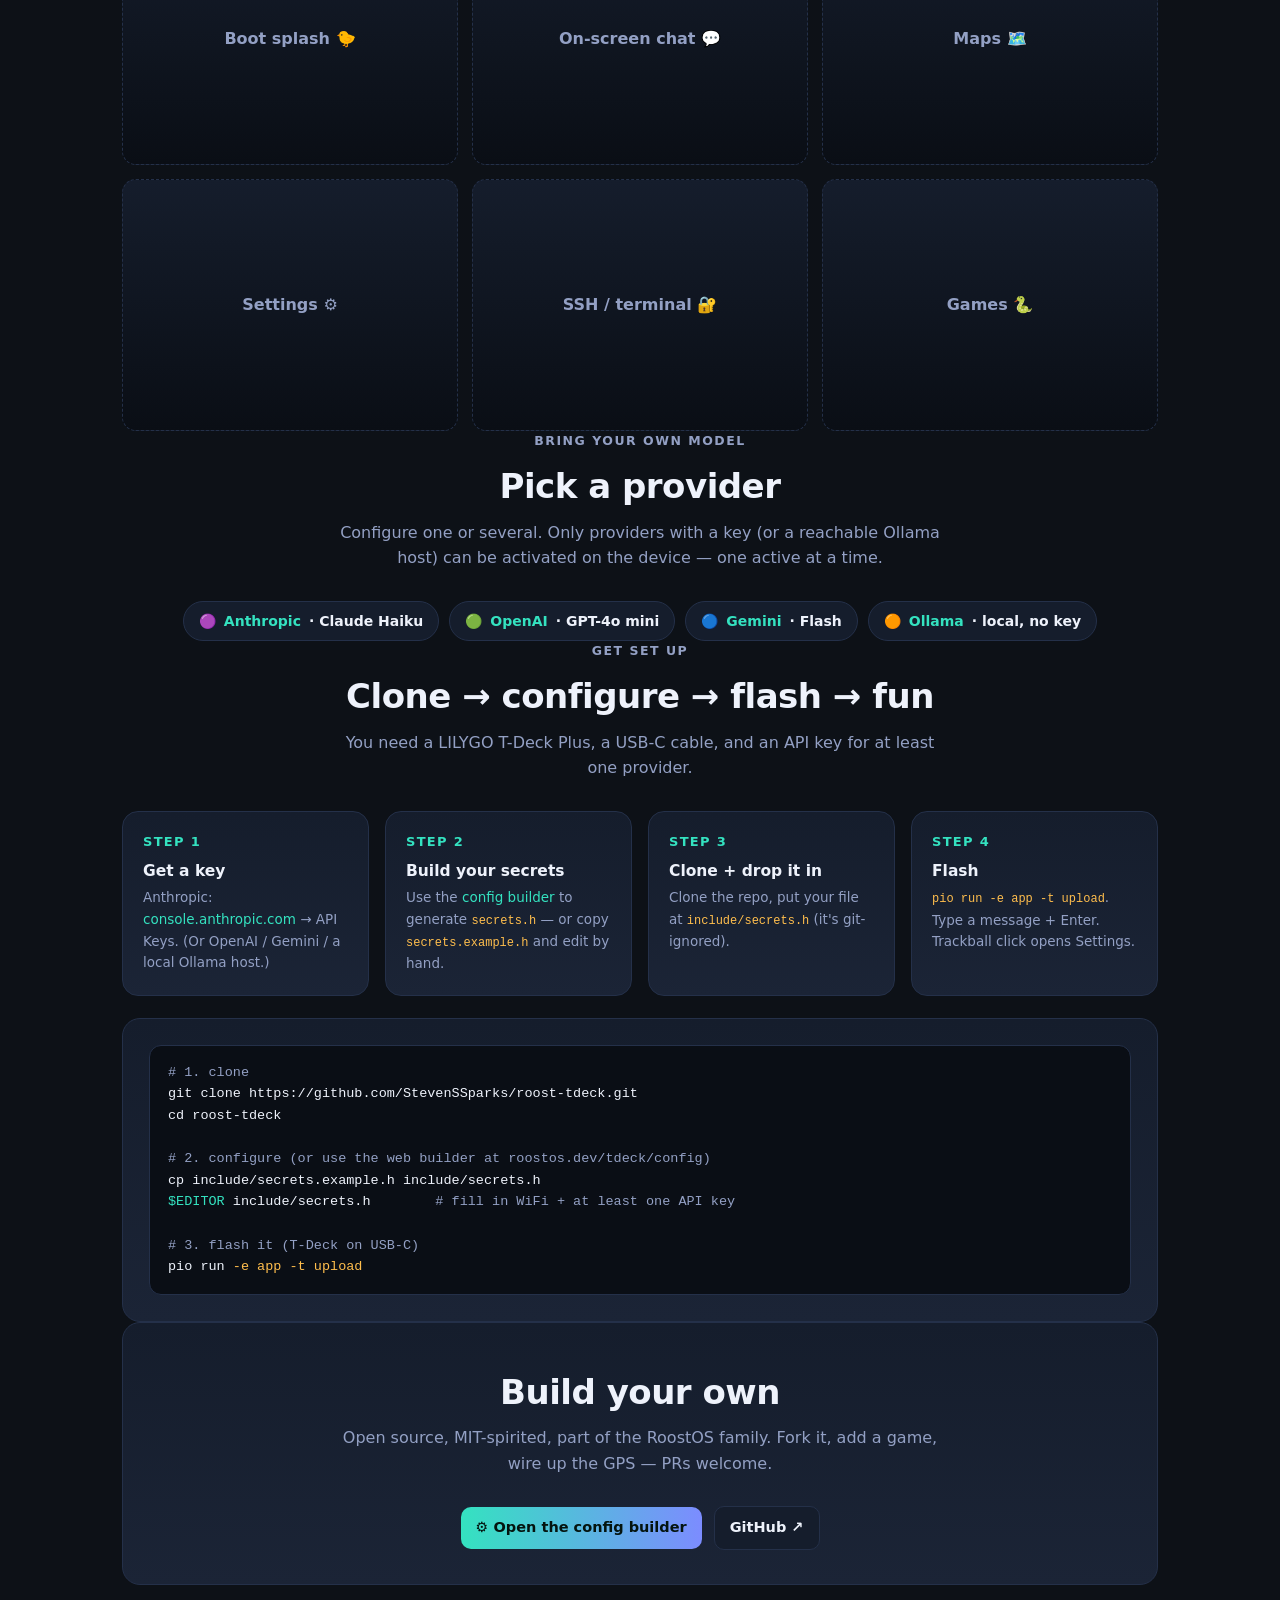
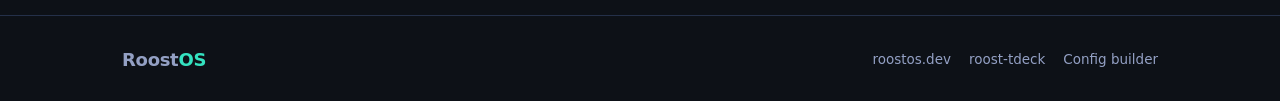
==== commit 06375796: "feat(tdeck): site refresh — SSH/terminal + status modes, add photo gallery Co-Authored-By: Claude Op" ====
--- a/public/tdeck/index.html
+++ b/public/tdeck/index.html
@@ -61,6 +61,13 @@
   .sub{ text-align:center; color:var(--dim); max-width:60ch; margin:0 auto 30px; }
   .feat{ display:grid; grid-template-columns:repeat(3,1fr); gap:16px; }
   @media(max-width:760px){ .feat{ grid-template-columns:1fr 1fr; } }
+  .shots{ display:grid; grid-template-columns:repeat(3,1fr); gap:14px; }
+  @media(max-width:760px){ .shots{ grid-template-columns:1fr 1fr; } }
+  .shot{ margin:0; border:1px solid var(--edge); border-radius:14px; overflow:hidden; background:var(--panel); }
+  .shot img{ display:block; width:100%; height:auto; }
+  .shot figcaption{ padding:8px 12px; color:var(--dim); font-size:13px; }
+  .shot.ph{ aspect-ratio:4/3; display:grid; place-items:center; color:var(--dim); font-weight:600;
+    border-style:dashed; background:linear-gradient(180deg,var(--panel),var(--bg2)); text-align:center; padding:10px; }
   .card{ background:var(--panel); border:1px solid var(--edge); border-radius:16px; padding:20px; transition:.15s; }
   .card:hover{ border-color:var(--teal); transform:translateY(-2px); }
   .card .ic{ font-size:22px; margin-bottom:10px; }
@@ -97,6 +104,7 @@
   </div>
   <div class="spacer"></div>
   <a class="link" href="#what">What it does</a>
+  <a class="link" href="#gallery">Photos</a>
   <a class="link" href="#setup">Get set up</a>
   <a class="link" href="/tdeck/config/">Config builder</a>
   <a class="btn" href="https://github.com/StevenSSparks/roost-tdeck">GitHub ↗</a>
@@ -141,9 +149,23 @@
     <div class="card"><div class="ic">💬</div><h3>On-screen chat</h3><p>Type on the QWERTY, press Enter, read the reply on the color LCD. Scrollback, adjustable fonts, your-message-stays-on-top.</p></div>
     <div class="card"><div class="ic">🔀</div><h3>Four AI providers</h3><p>Anthropic, OpenAI, Gemini, or a local Ollama box. Pick the active one in Settings — it verifies the key answers before switching.</p></div>
     <div class="card"><div class="ic">🗺️</div><h3>Maps + GPS</h3><p>Geoapify maps render right on the screen. Ask the AI "show me a map of Paris" and it does — it can drive the map itself. GPS + NTP make it location- and time-aware.</p></div>
-    <div class="card"><div class="ic">⌨️</div><h3>Chat from a terminal</h3><p>Drive the whole thing over USB-C or a network shell: chat with the AI and configure everything with a <code>/set</code> wizard. Flash with just WiFi, paste your keys over the shell — no rebuild.</p></div>
+    <div class="card"><div class="ic">🔐</div><h3>SSH &amp; terminal</h3><p>Chat with the AI and configure everything over <b>USB-C</b>, a <b>network shell</b>, or real <b>SSH</b> (<code>ssh roost@device</code>). A <code>/set</code> wizard, <code>/web</code> DuckDuckGo search, <code>/gps</code>, <code>/map</code> and more. Flash with just WiFi, paste keys over the shell — no rebuild.</p></div>
     <div class="card"><div class="ic">🐍</div><h3>Touch + games</h3><p>Calibratable touchscreen — tap the menu, tap Settings, tap to play. Snake, touch Sudoku (10 boards), and a Slide 1-11 puzzle.</p></div>
-    <div class="card"><div class="ic">⚙️</div><h3>All configurable</h3><p>BlackBerry-style Settings: your name, timezone, brightness, sounds, provider, fonts, colors — persisted across reboots.</p></div>
+    <div class="card"><div class="ic">⚙️</div><h3>All configurable</h3><p>BlackBerry-style Settings + status-bar modes (IP / Demo / Phone with WiFi bars &amp; battery). Name, timezone, brightness, colors, provider — persisted across reboots.</p></div>
+  </div>
+</section>
+
+<section id="gallery" class="wrap">
+  <div class="eyebrow">In the wild</div>
+  <h2>On the device</h2>
+  <p class="sub">Real photos of the RoostOS Communicator running on a LILYGO T-Deck Plus.</p>
+  <div class="shots">
+    <figure class="shot ph" data-cap="Boot splash">Boot splash 🐤</figure>
+    <figure class="shot ph" data-cap="On-screen chat">On-screen chat 💬</figure>
+    <figure class="shot ph" data-cap="Maps on-screen">Maps 🗺️</figure>
+    <figure class="shot ph" data-cap="Settings">Settings ⚙️</figure>
+    <figure class="shot ph" data-cap="SSH / terminal">SSH / terminal 🔐</figure>
+    <figure class="shot ph" data-cap="Games">Games 🐍</figure>
   </div>
 </section>
 
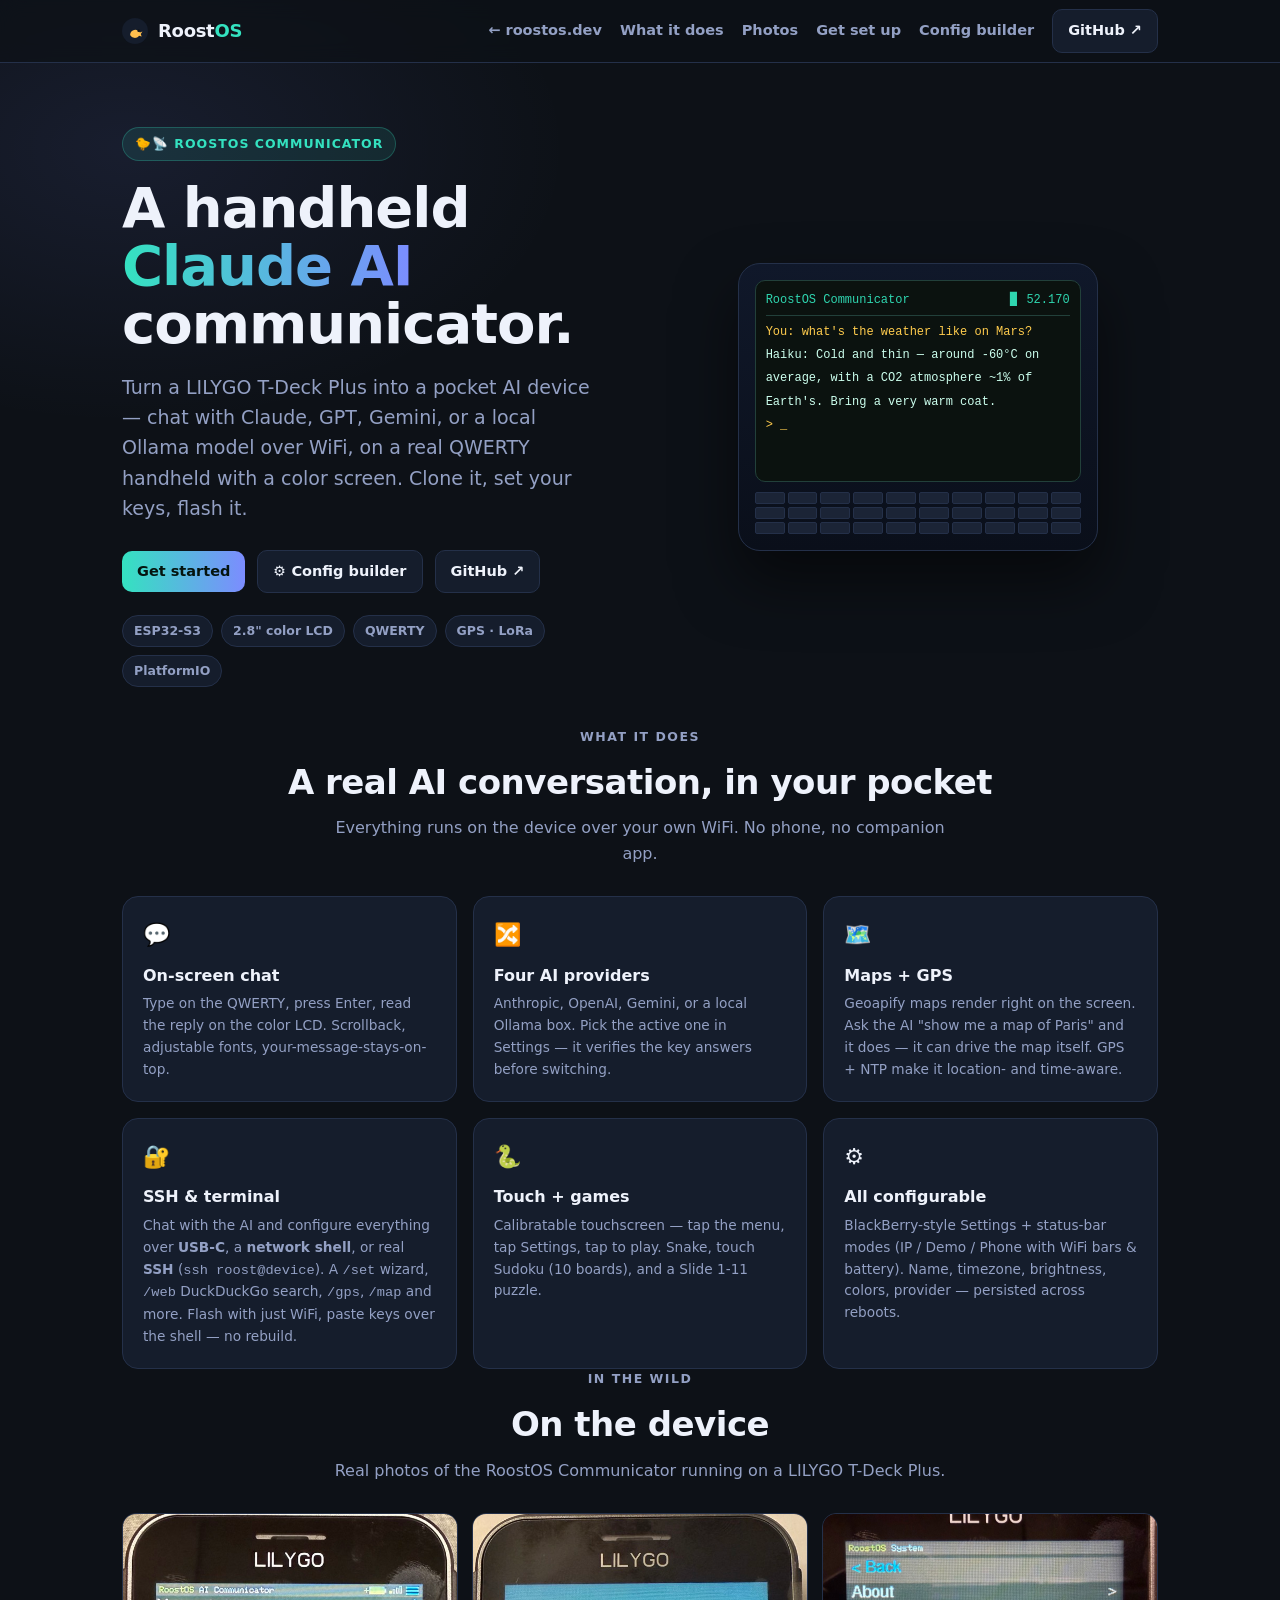
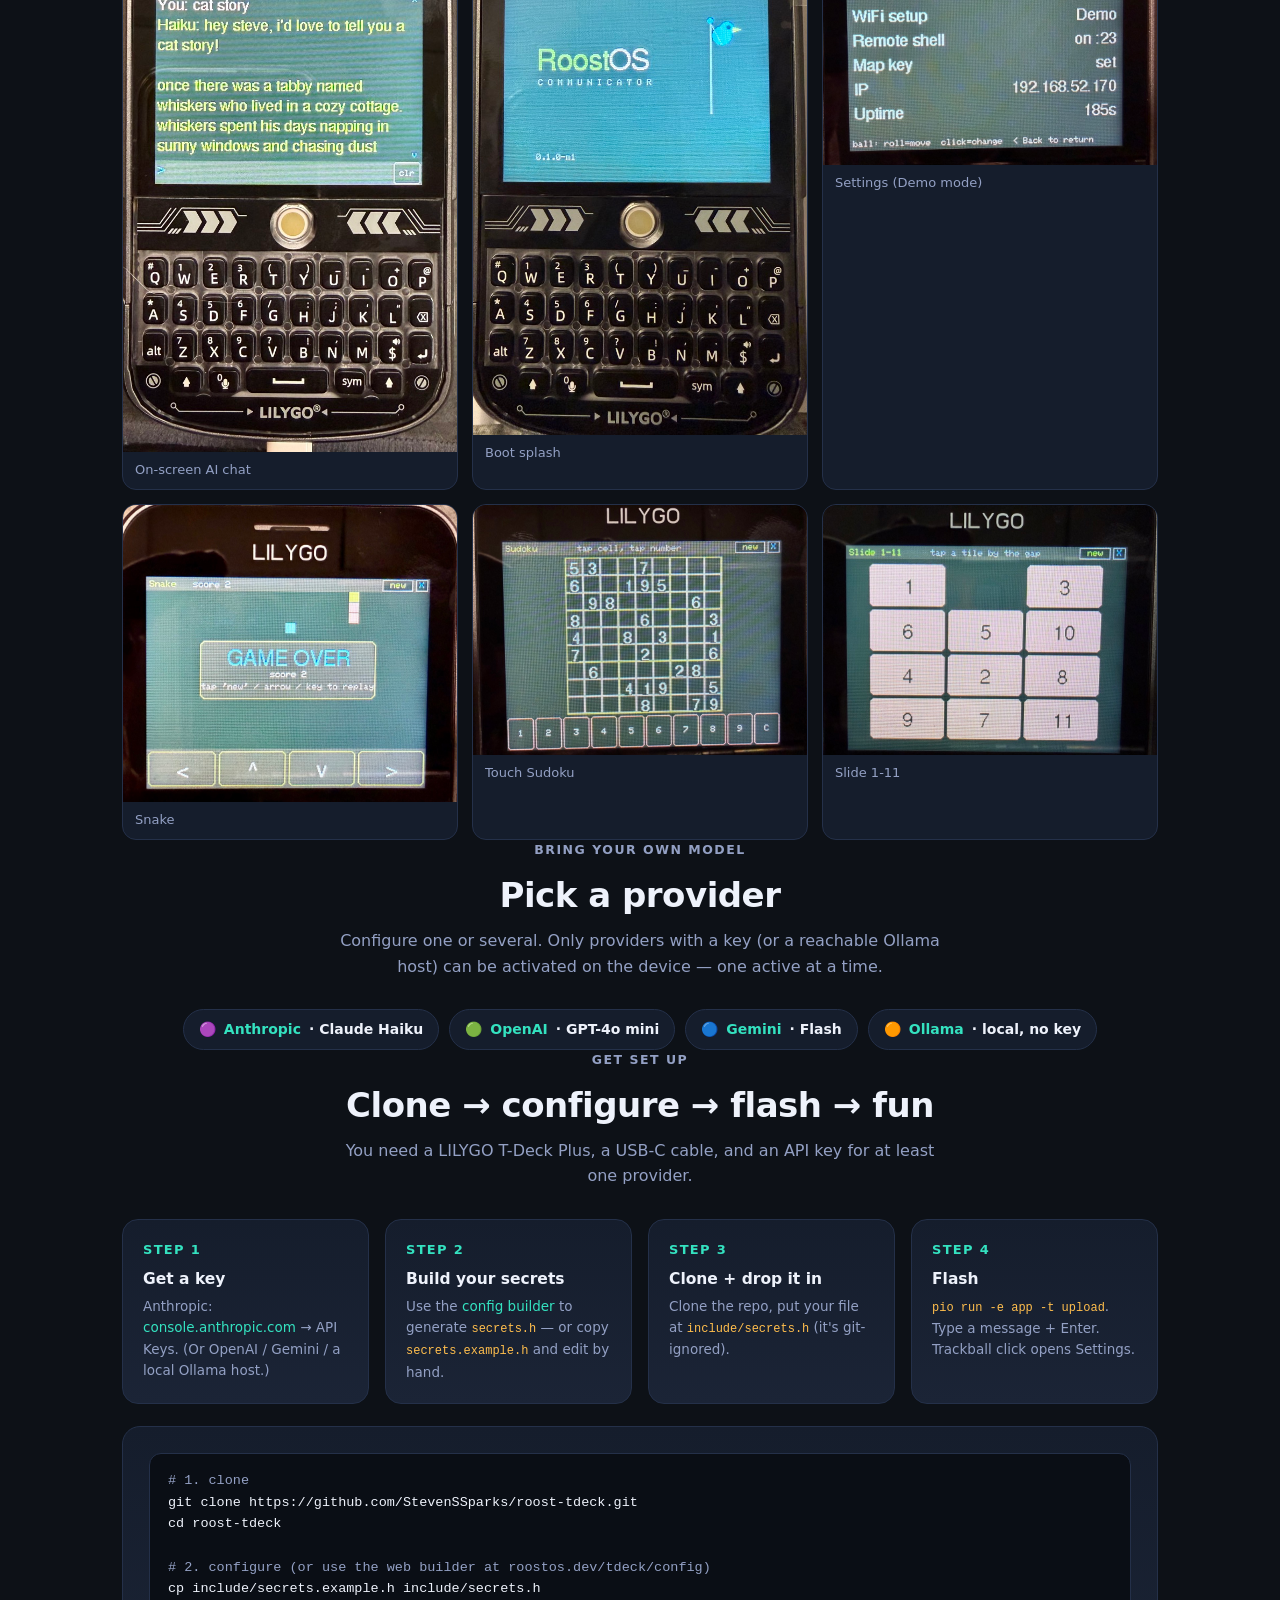
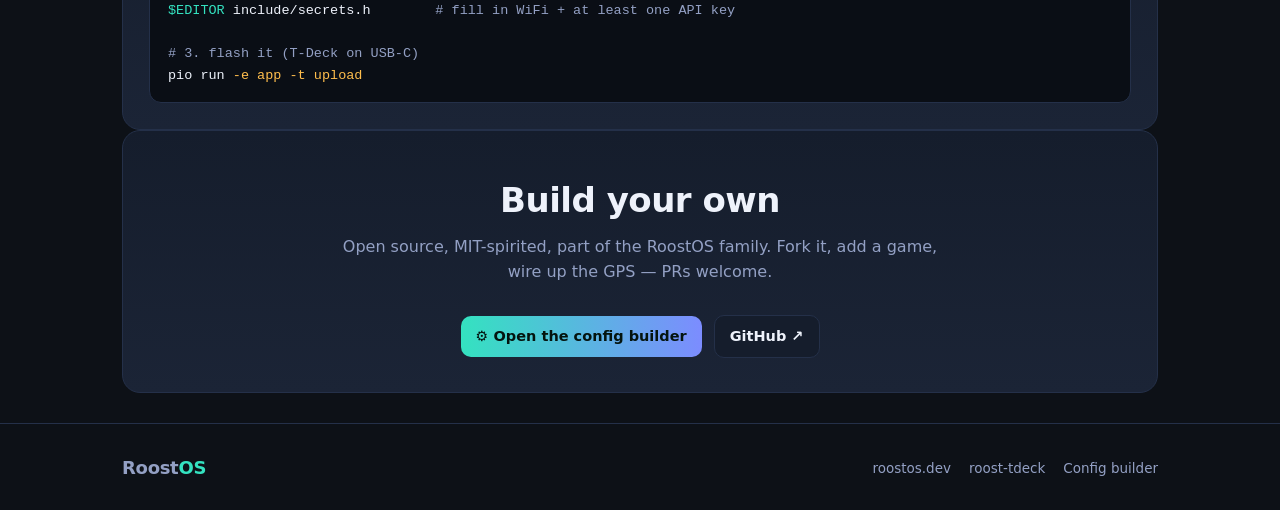
==== commit 863de8f0: "Rebuild roostos.dev as a two-project hub with real photos + fixes - Hub (index.html): two-device her" ====
--- a/public/tdeck/index.html
+++ b/public/tdeck/index.html
@@ -100,9 +100,10 @@
 <nav><div class="wrap"><div class="row">
   <div class="brand">
     <svg width="26" height="26" viewBox="0 0 32 32" aria-hidden="true"><circle cx="16" cy="16" r="16" fill="#151d2c"/><path d="M10 21a6.5 6.5 0 0 1 12-3.3l3.2-1.1-2.1 3.1 1.1 3.2-3.2-1.1A6.5 6.5 0 0 1 10 21z" fill="#ffbe4d"/><circle cx="20.4" cy="15.6" r="1.5" fill="#0d1117"/></svg>
-    Roost<span class="os">OS</span>
+    <span class="wm">Roost<span class="os">OS</span></span>
   </div>
   <div class="spacer"></div>
+  <a class="link" href="/">← roostos.dev</a>
   <a class="link" href="#what">What it does</a>
   <a class="link" href="#gallery">Photos</a>
   <a class="link" href="#setup">Get set up</a>
@@ -160,12 +161,12 @@
   <h2>On the device</h2>
   <p class="sub">Real photos of the RoostOS Communicator running on a LILYGO T-Deck Plus.</p>
   <div class="shots">
-    <figure class="shot ph" data-cap="Boot splash">Boot splash 🐤</figure>
-    <figure class="shot ph" data-cap="On-screen chat">On-screen chat 💬</figure>
-    <figure class="shot ph" data-cap="Maps on-screen">Maps 🗺️</figure>
-    <figure class="shot ph" data-cap="Settings">Settings ⚙️</figure>
-    <figure class="shot ph" data-cap="SSH / terminal">SSH / terminal 🔐</figure>
-    <figure class="shot ph" data-cap="Games">Games 🐍</figure>
+    <figure class="shot"><img src="img/IMG_3107.jpg" alt="On-screen AI chat with the phone-style status bar" loading="lazy"><figcaption>On-screen AI chat</figcaption></figure>
+    <figure class="shot"><img src="img/IMG_3088.jpg" alt="Boot splash — RoostOS Communicator, the chick on an antenna" loading="lazy"><figcaption>Boot splash</figcaption></figure>
+    <figure class="shot"><img src="img/IMG_3105.jpg" alt="Settings — System page, WiFi masked in Demo mode" loading="lazy"><figcaption>Settings (Demo mode)</figcaption></figure>
+    <figure class="shot"><img src="img/IMG_3097.jpg" alt="Snake with the on-screen D-pad" loading="lazy"><figcaption>Snake</figcaption></figure>
+    <figure class="shot"><img src="img/IMG_3104.jpg" alt="Sudoku with a tap number pad" loading="lazy"><figcaption>Touch Sudoku</figcaption></figure>
+    <figure class="shot"><img src="img/IMG_3098.jpg" alt="Slide 1-11 sliding tile puzzle" loading="lazy"><figcaption>Slide 1-11</figcaption></figure>
   </div>
 </section>
 
@@ -219,7 +220,7 @@
 </main>
 
 <footer><div class="wrap"><div class="row">
-  <div class="brand"><span>Roost<span class="os">OS</span></span></div>
+  <div class="brand"><span><span class="wm">Roost<span class="os">OS</span></span></span></div>
   <div class="spacer" style="flex:1"></div>
   <a href="/">roostos.dev</a>
   <a href="https://github.com/StevenSSparks/roost-tdeck">roost-tdeck</a>
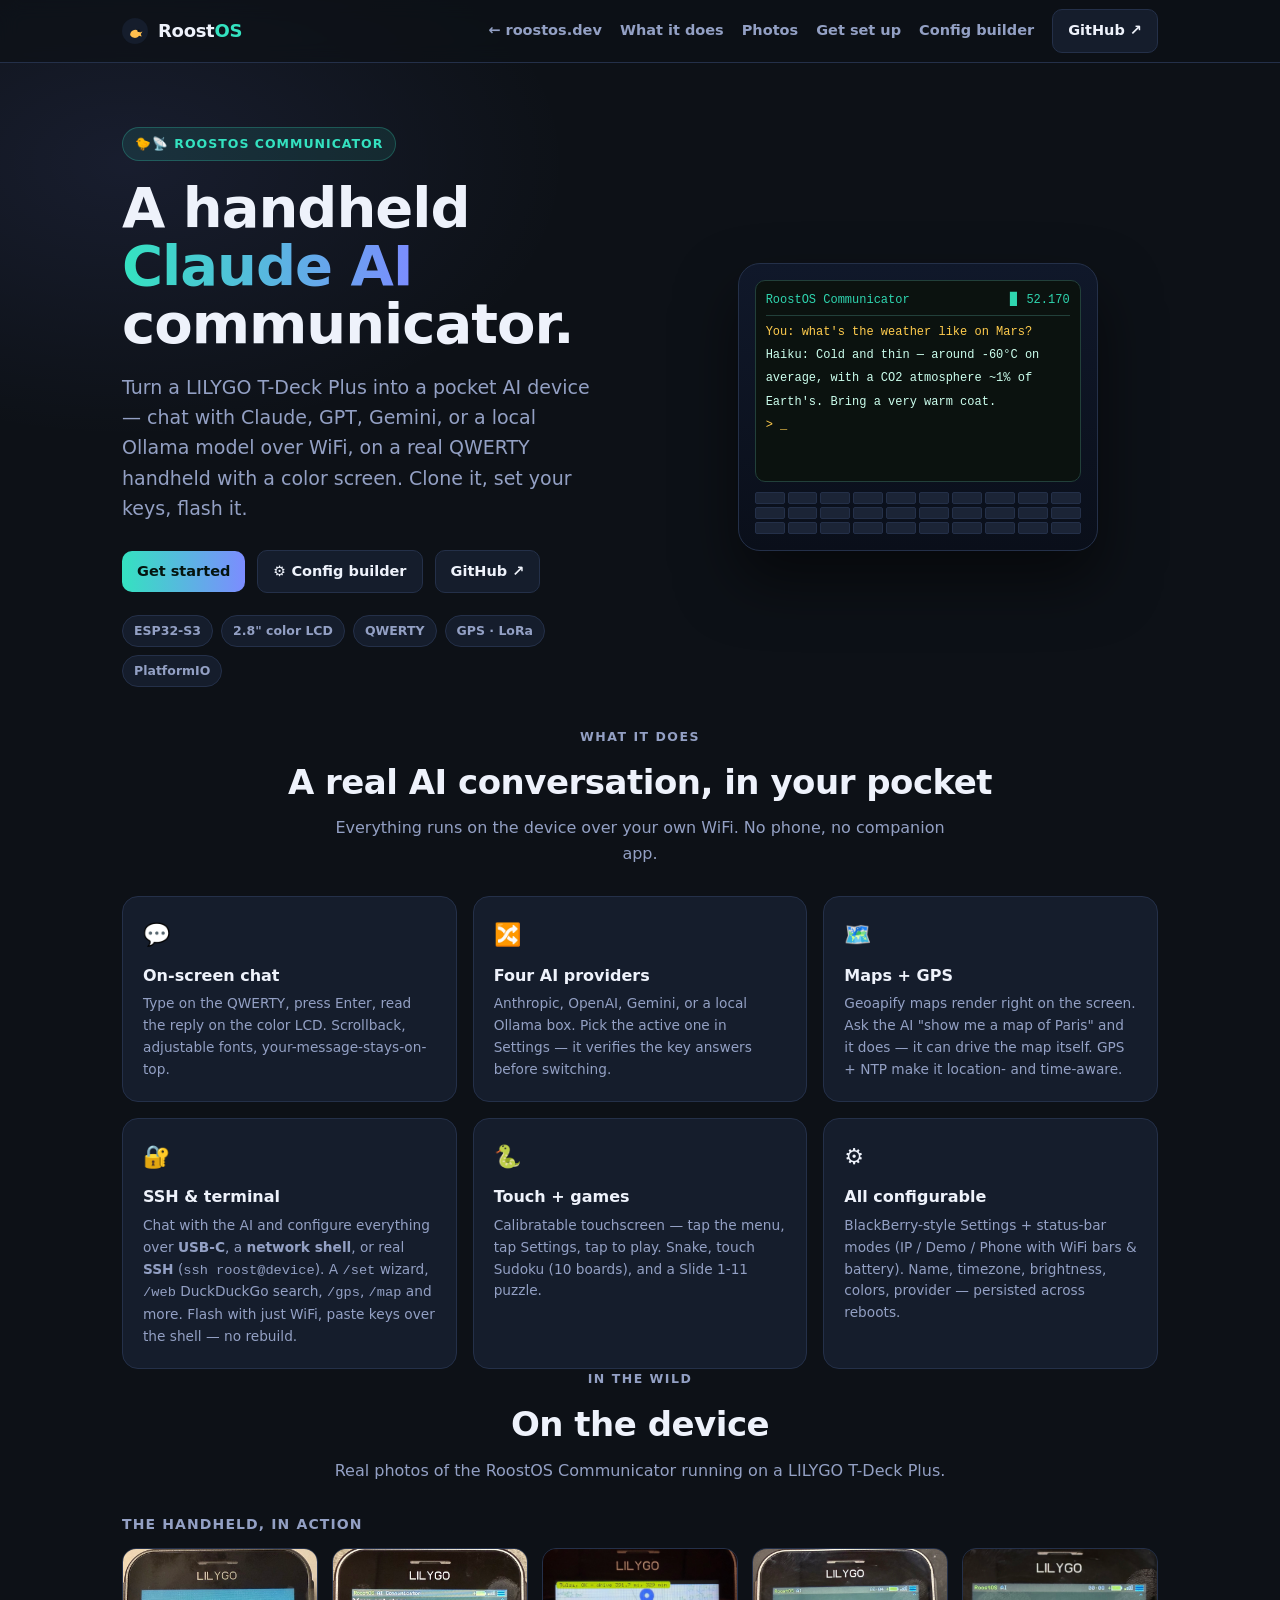
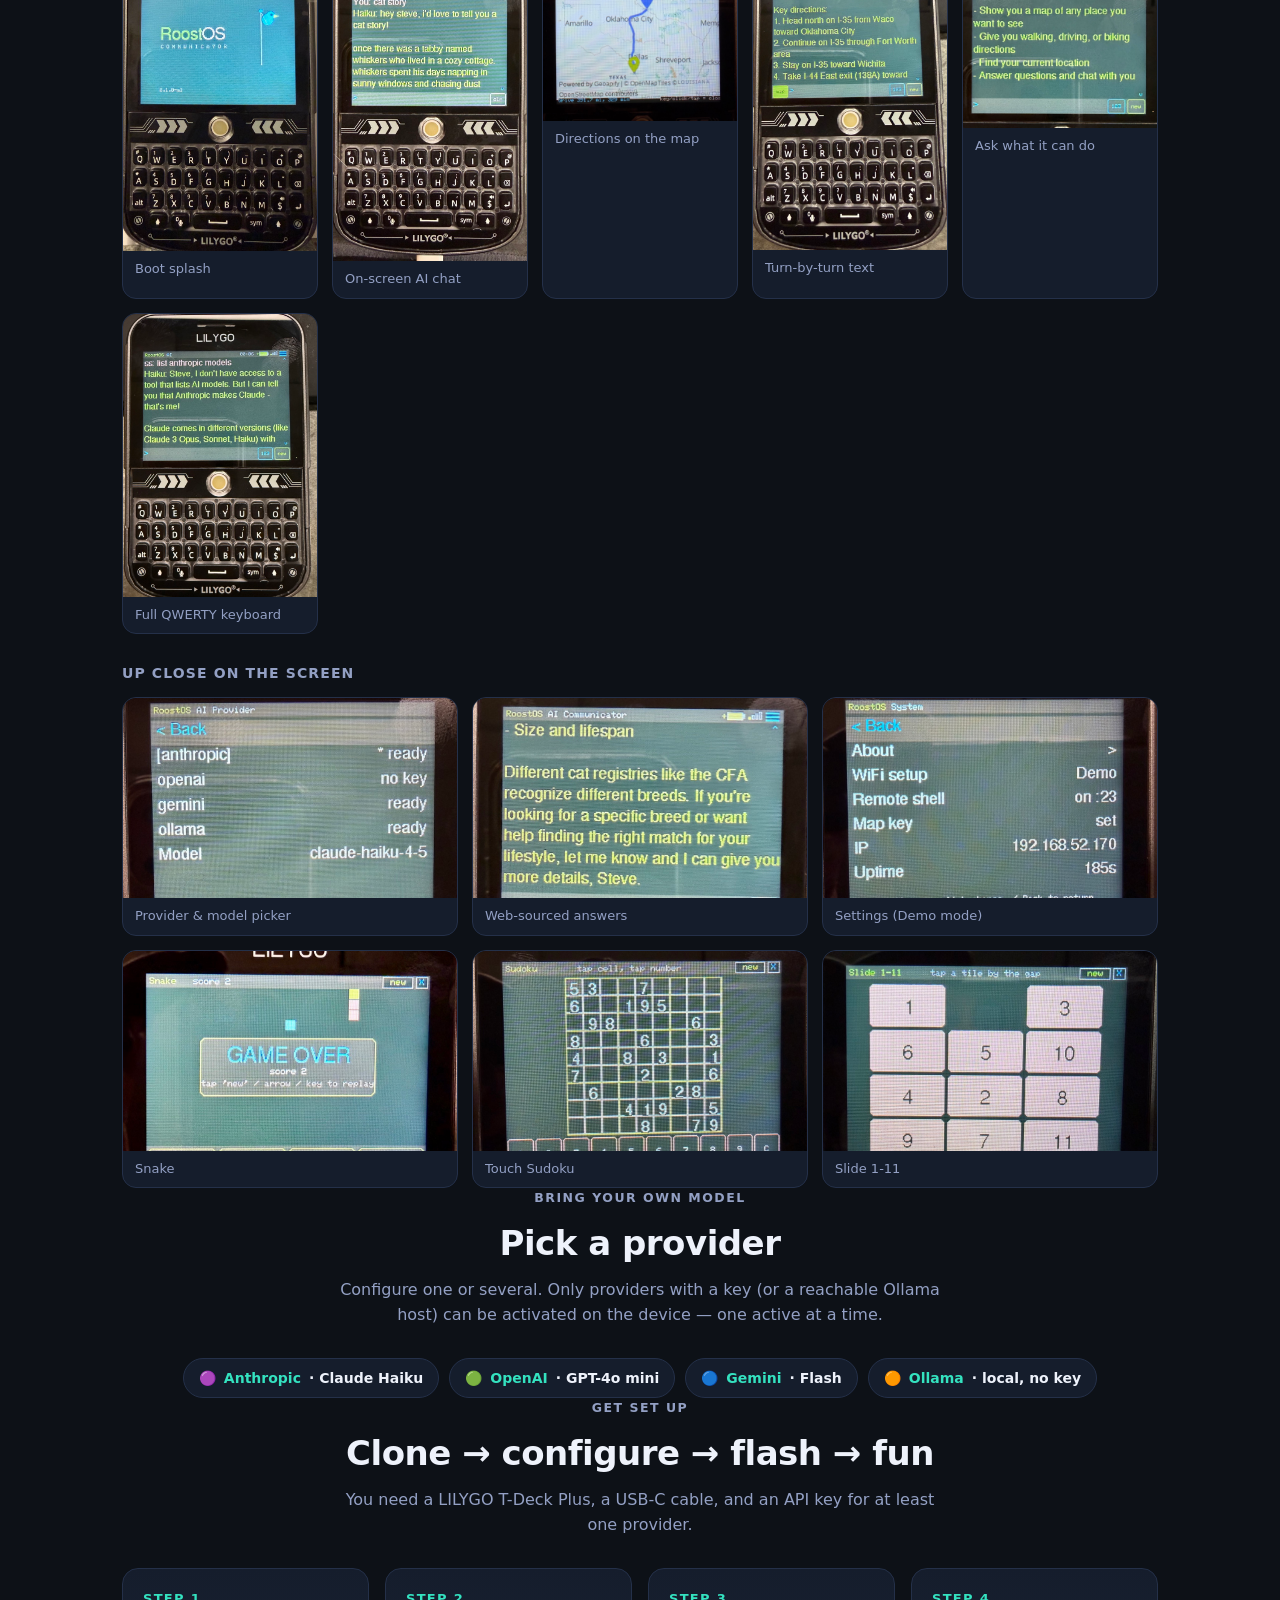
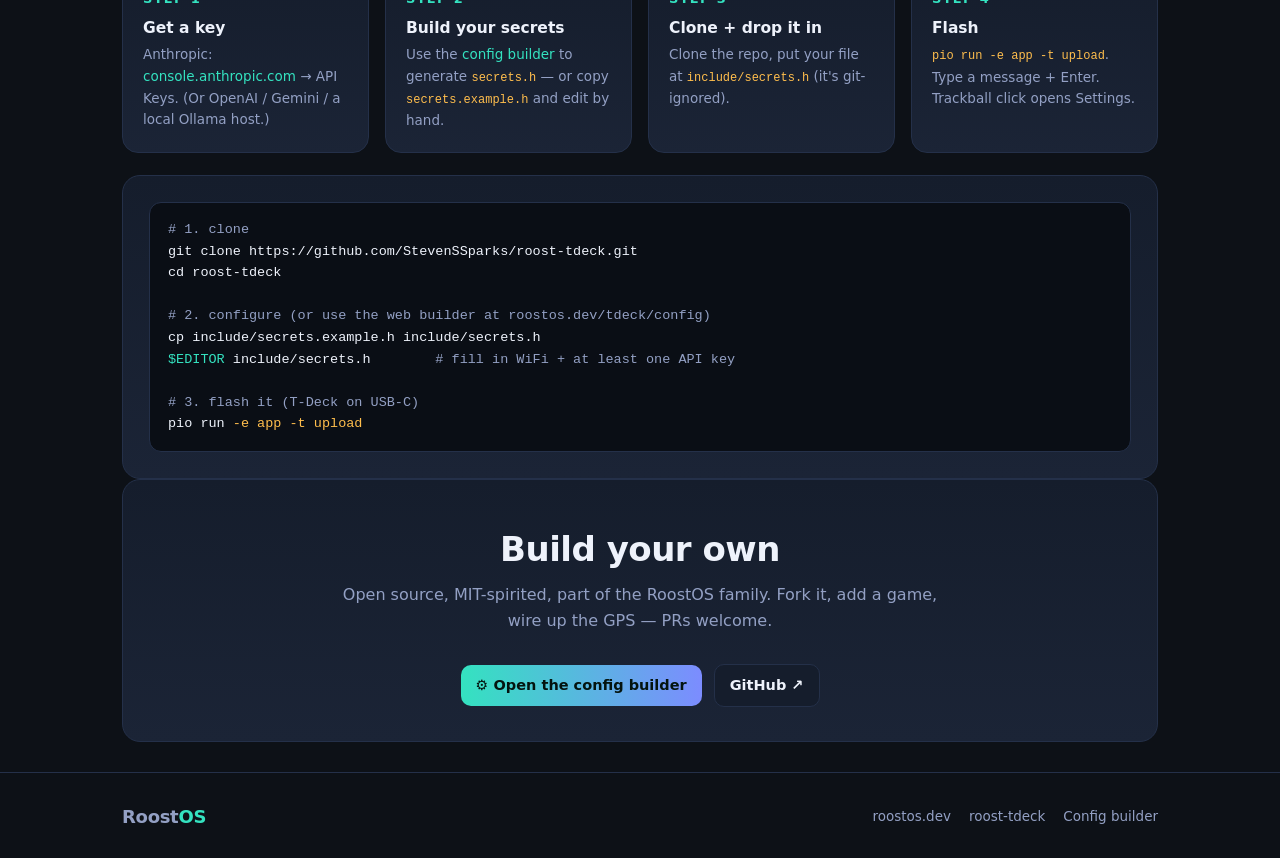
==== commit f66035d9: "Show off more on the site + fix gallery layout - Feature the AI's maps/routing everywhere: real on-d" ====
--- a/public/tdeck/index.html
+++ b/public/tdeck/index.html
@@ -66,6 +66,12 @@
   .shot{ margin:0; border:1px solid var(--edge); border-radius:14px; overflow:hidden; background:var(--panel); }
   .shot img{ display:block; width:100%; height:auto; }
   .shot figcaption{ padding:8px 12px; color:var(--dim); font-size:13px; }
+  /* two galleries: full handhelds (portrait) side by side, and screen-only shots (landscape) in their own grid */
+  .shots-h{ font-size:14px; color:var(--dim); font-weight:700; text-transform:uppercase; letter-spacing:.08em; margin:28px 0 12px; }
+  .shots-hh{ display:grid; grid-template-columns:repeat(auto-fill,minmax(178px,1fr)); gap:14px; }
+  .shots-sc{ display:grid; grid-template-columns:repeat(auto-fill,minmax(300px,1fr)); gap:14px; }
+  .shots-sc .shot img{ height:200px; object-fit:cover; }
+  @media(max-width:760px){ .shots-hh{ grid-template-columns:1fr 1fr; } .shots-sc{ grid-template-columns:1fr; } }
   .shot.ph{ aspect-ratio:4/3; display:grid; place-items:center; color:var(--dim); font-weight:600;
     border-style:dashed; background:linear-gradient(180deg,var(--panel),var(--bg2)); text-align:center; padding:10px; }
   .card{ background:var(--panel); border:1px solid var(--edge); border-radius:16px; padding:20px; transition:.15s; }
@@ -160,9 +166,19 @@
   <div class="eyebrow">In the wild</div>
   <h2>On the device</h2>
   <p class="sub">Real photos of the RoostOS Communicator running on a LILYGO T-Deck Plus.</p>
-  <div class="shots">
+  <div class="shots-h">The handheld, in action</div>
+  <div class="shots-hh">
+    <figure class="shot"><img src="img/IMG_3088.jpg" alt="Boot splash — RoostOS Communicator, the chick on an antenna" loading="lazy"><figcaption>Boot splash</figcaption></figure>
     <figure class="shot"><img src="img/IMG_3107.jpg" alt="On-screen AI chat with the phone-style status bar" loading="lazy"><figcaption>On-screen AI chat</figcaption></figure>
-    <figure class="shot"><img src="img/IMG_3088.jpg" alt="Boot splash — RoostOS Communicator, the chick on an antenna" loading="lazy"><figcaption>Boot splash</figcaption></figure>
+    <figure class="shot"><img src="img/route.jpg" alt="A driving route from Waco to Tulsa drawn on the map with distance and time" loading="lazy"><figcaption>Directions on the map</figcaption></figure>
+    <figure class="shot"><img src="img/directions-text.jpg" alt="Numbered turn-by-turn driving directions in text" loading="lazy"><figcaption>Turn-by-turn text</figcaption></figure>
+    <figure class="shot"><img src="img/abilities.jpg" alt="The AI listing what it can do — maps, directions, location, chat" loading="lazy"><figcaption>Ask what it can do</figcaption></figure>
+    <figure class="shot"><img src="img/keyboard.jpg" alt="The full QWERTY keyboard — numbers and symbols printed above each key" loading="lazy"><figcaption>Full QWERTY keyboard</figcaption></figure>
+  </div>
+  <div class="shots-h">Up close on the screen</div>
+  <div class="shots-sc">
+    <figure class="shot"><img src="img/ai-providers.jpg" alt="On-device AI provider picker — anthropic, openai, gemini, ollama and the model" loading="lazy"><figcaption>Provider &amp; model picker</figcaption></figure>
+    <figure class="shot"><img src="img/chat-catbreeds.jpg" alt="An AI answer sourced from a live web search" loading="lazy"><figcaption>Web-sourced answers</figcaption></figure>
     <figure class="shot"><img src="img/IMG_3105.jpg" alt="Settings — System page, WiFi masked in Demo mode" loading="lazy"><figcaption>Settings (Demo mode)</figcaption></figure>
     <figure class="shot"><img src="img/IMG_3097.jpg" alt="Snake with the on-screen D-pad" loading="lazy"><figcaption>Snake</figcaption></figure>
     <figure class="shot"><img src="img/IMG_3104.jpg" alt="Sudoku with a tap number pad" loading="lazy"><figcaption>Touch Sudoku</figcaption></figure>
